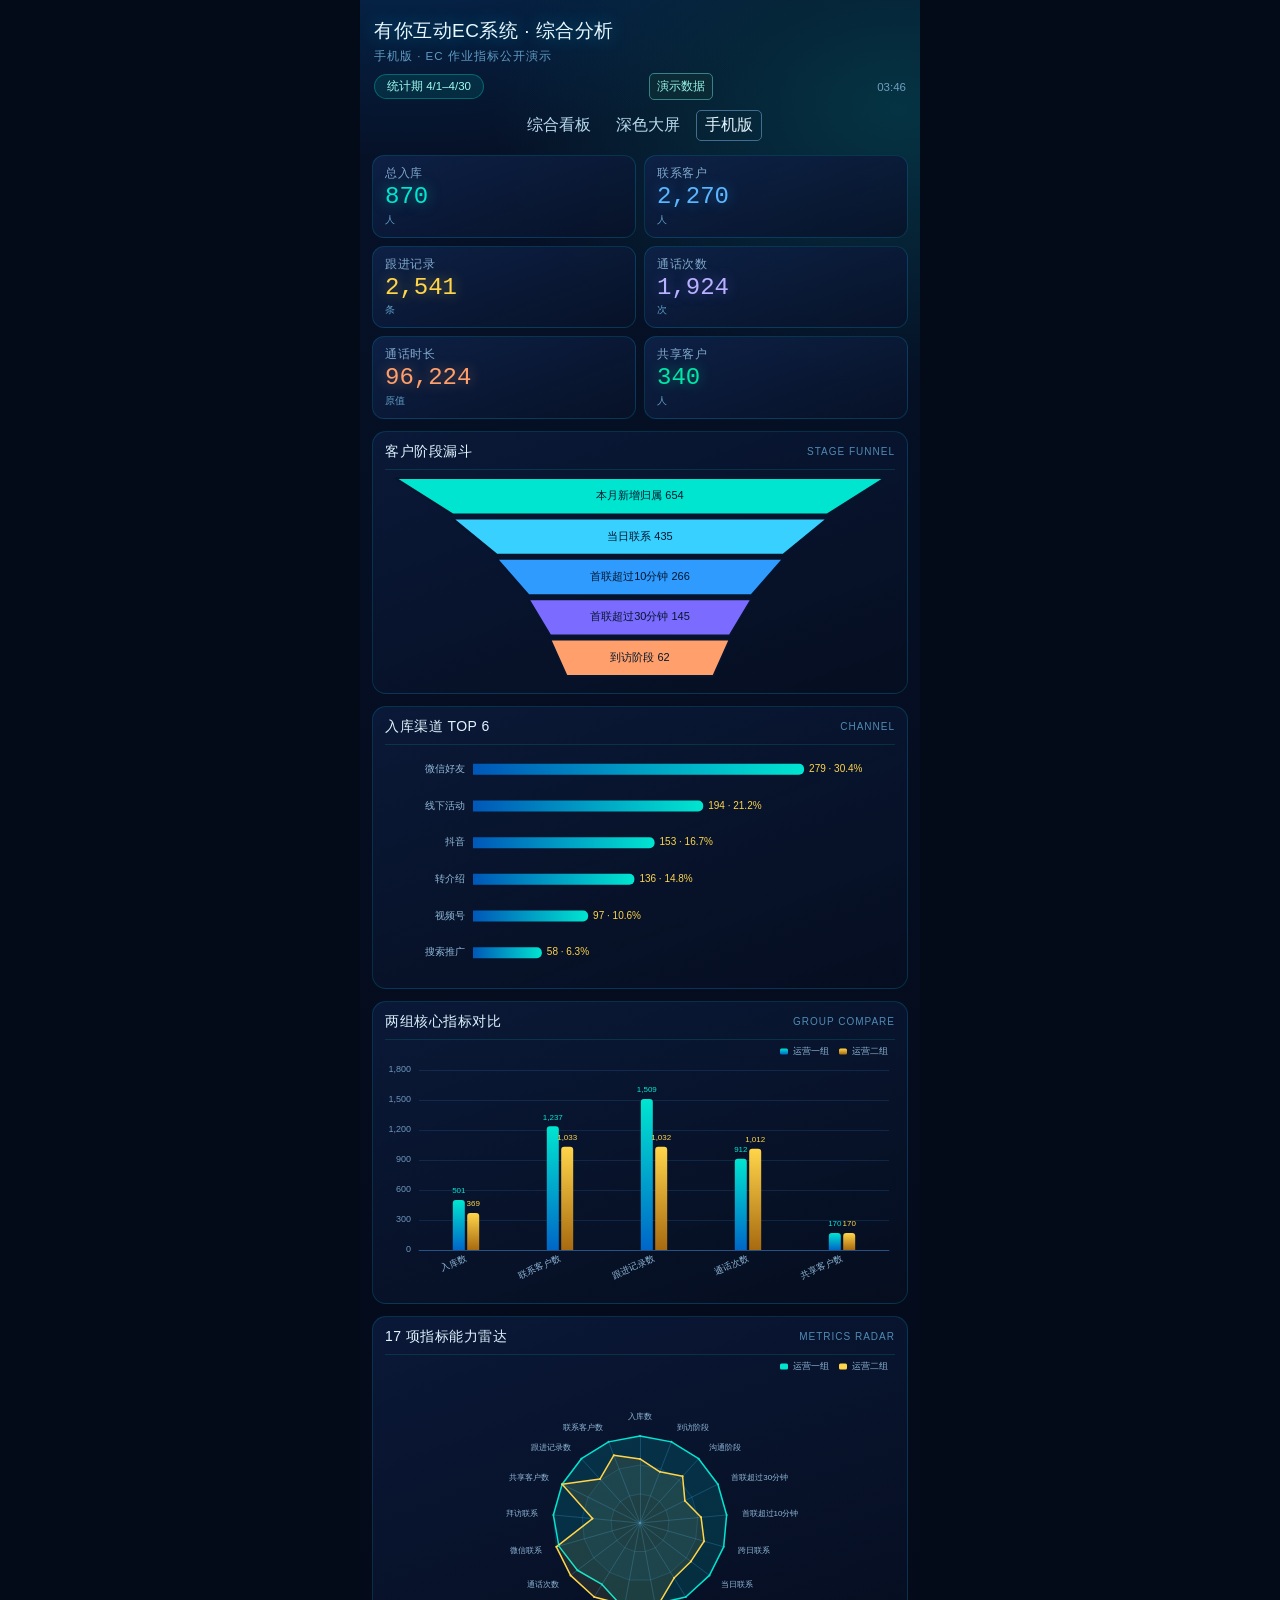
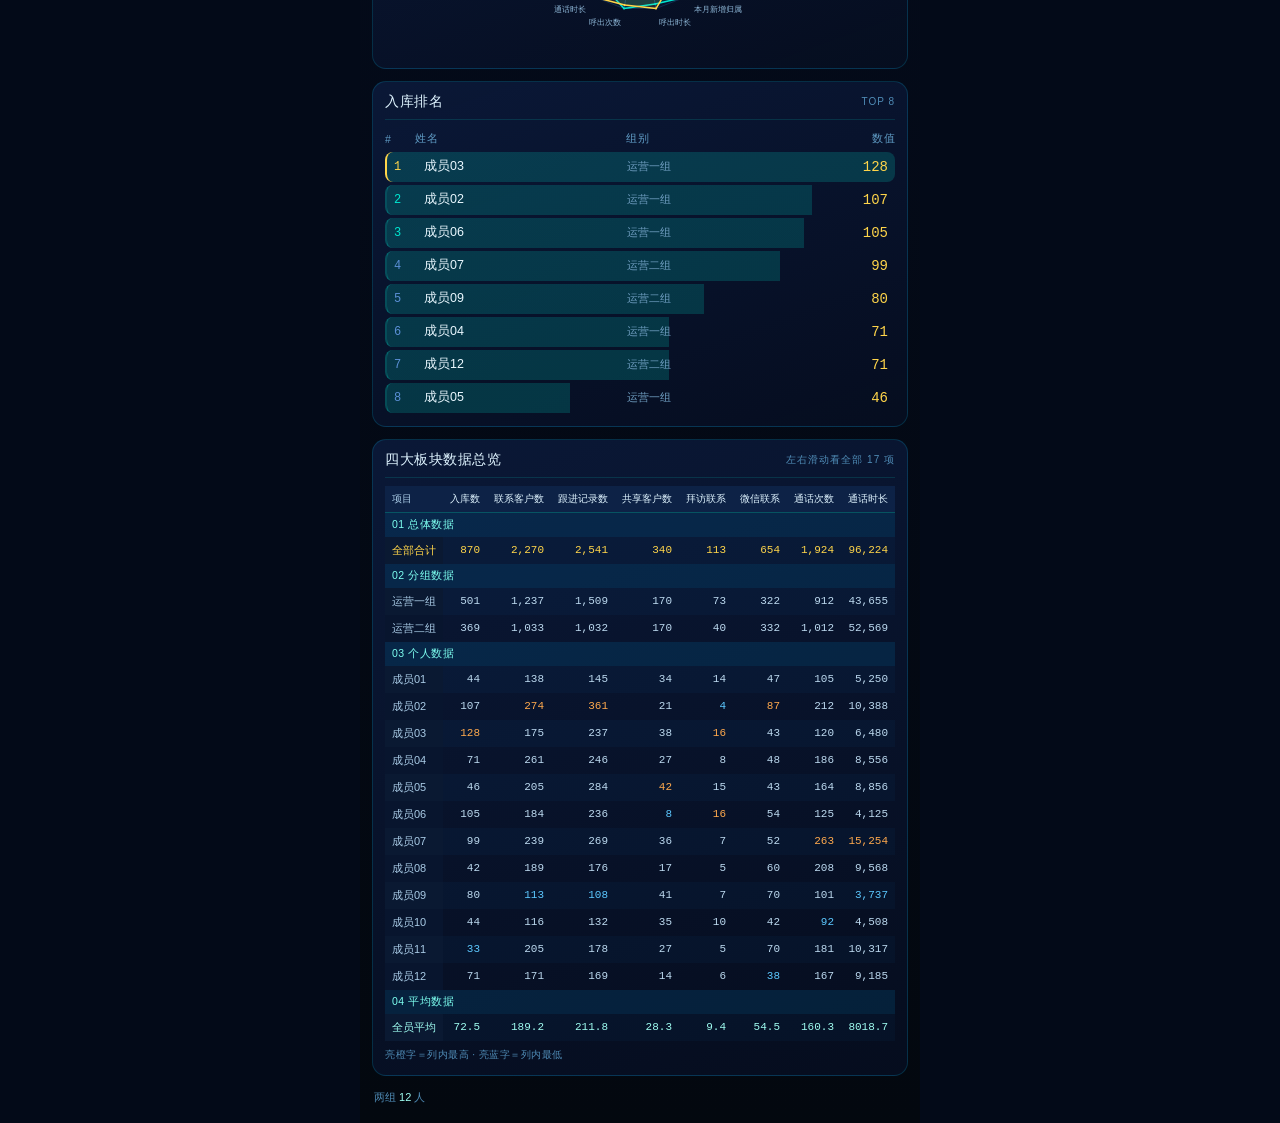
==== ec-kanban/ec-mobile/index.html @ 353528bb "Publish public EC dashboard demo" ====
<!DOCTYPE html>
<html lang="zh-CN">
<head>
  <meta charset="UTF-8">
  <meta name="viewport" content="width=device-width, initial-scale=1, viewport-fit=cover">
  <title>有你互动EC系统 · 综合分析看板（手机版）</title>
  <link rel="stylesheet" href="../static/ec_mobile.css">
  <link rel="stylesheet" href="../static/empty_state.css">
  <link rel="stylesheet" href="../static/preview.css">
</head>
<body>
<div class="empty-mask" id="emptyMask" hidden>
  <div class="empty-box">
    <b>暂无数据</b>
    <span>演示数据暂不可用</span>
  </div>
</div>
<div class="m-page">
  <header class="m-head">
    <h1>有你互动EC系统 · 综合分析</h1>
    <p>手机版 · EC 作业指标公开演示</p>
    <div class="m-meta">
      <span class="m-period" id="mPeriod">--</span>
      <span class="preview-badge">演示数据</span><span class="m-clock" id="mClock">--:--</span>
    </div>
    <nav class="preview-nav" aria-label="看板视图"><a href="../ec-board/">综合看板</a><a href="../ec-screen/">深色大屏</a><a href="../ec-mobile/" aria-current="page">手机版</a></nav>
  </header>

  <section class="m-kpi">
    <div class="m-kpi-item"><span>总入库</span><b data-kpi="instock">0</b><small>人</small></div>
    <div class="m-kpi-item"><span>联系客户</span><b data-kpi="contact">0</b><small>人</small></div>
    <div class="m-kpi-item"><span>跟进记录</span><b data-kpi="follow">0</b><small>条</small></div>
    <div class="m-kpi-item"><span>通话次数</span><b data-kpi="calls">0</b><small>次</small></div>
    <div class="m-kpi-item"><span>通话时长</span><b data-kpi="calltime">0</b><small>原值</small></div>
    <div class="m-kpi-item"><span>共享客户</span><b data-kpi="share">0</b><small>人</small></div>
  </section>

  <section class="m-card">
    <div class="m-card-head"><h2>客户阶段漏斗</h2><span>STAGE FUNNEL</span></div>
    <div class="m-chart" id="mFunnel"></div>
  </section>

  <section class="m-card">
    <div class="m-card-head"><h2>入库渠道 TOP 6</h2><span>CHANNEL</span></div>
    <div class="m-chart" id="mChannel"></div>
  </section>

  <section class="m-card">
    <div class="m-card-head"><h2>两组核心指标对比</h2><span>GROUP COMPARE</span></div>
    <div class="m-chart" id="mCompare"></div>
  </section>

  <section class="m-card">
    <div class="m-card-head"><h2>17 项指标能力雷达</h2><span>METRICS RADAR</span></div>
    <div class="m-chart" id="mRadar"></div>
  </section>

  <section class="m-card">
    <div class="m-card-head"><h2 id="mRankTitle">入库排名</h2><span>TOP 8</span></div>
    <div class="m-rank-head"><span>#</span><span>姓名</span><span>组别</span><span>数值</span></div>
    <div class="m-rank-list" id="mRankList"></div>
  </section>

  <section class="m-card">
    <div class="m-card-head"><h2>四大板块数据总览</h2><span id="mTableHint">左右滑动看全部 17 项</span></div>
    <div class="m-table-wrap"><table id="mTable"></table></div>
    <div class="m-legend">亮橙字＝列内最高 · 亮蓝字＝列内最低</div>
  </section>

  <footer class="m-foot">
    <span>两组 <b id="mPeople">0</b> 人</span>
  </footer>
</div>

<script src="../static/echarts.min.js"></script>
<script type="application/json" id="previewData">{"period":"4/1–4/30","groups":["运营一组","运营二组"],"people":{"运营一组":6,"运营二组":6},"members":[{"group":"运营一组","name":"成员01","score":26.4,"level":"low","values":{"入库数":44,"联系客户数":138,"跟进记录数":145,"共享客户数":34,"拜访联系":14,"微信联系":47,"通话次数":105,"通话时长":5250,"呼出次数":84,"呼出时长":3192,"本月新增归属":31,"当日联系":20,"跨日联系":11,"首联超过10分钟":15,"首联超过30分钟":8,"沟通阶段":14,"到访阶段":4}},{"group":"运营一组","name":"成员02","score":94.4,"level":"high","values":{"入库数":107,"联系客户数":274,"跟进记录数":361,"共享客户数":21,"拜访联系":4,"微信联系":87,"通话次数":212,"通话时长":10388,"呼出次数":148,"呼出时长":4884,"本月新增归属":71,"当日联系":46,"跨日联系":25,"首联超过10分钟":33,"首联超过30分钟":16,"沟通阶段":44,"到访阶段":7}},{"group":"运营一组","name":"成员03","score":58.3,"level":"mid","values":{"入库数":128,"联系客户数":175,"跟进记录数":237,"共享客户数":38,"拜访联系":16,"微信联系":43,"通话次数":120,"通话时长":6480,"呼出次数":104,"呼出时长":4264,"本月新增归属":98,"当日联系":69,"跨日联系":29,"首联超过10分钟":40,"首联超过30分钟":26,"沟通阶段":56,"到访阶段":8}},{"group":"运营一组","name":"成员04","score":73.6,"level":"mid","values":{"入库数":71,"联系客户数":261,"跟进记录数":246,"共享客户数":27,"拜访联系":8,"微信联系":48,"通话次数":186,"通话时长":8556,"呼出次数":158,"呼出时长":5056,"本月新增归属":56,"当日联系":37,"跨日联系":19,"首联超过10分钟":22,"首联超过30分钟":14,"沟通阶段":33,"到访阶段":7}},{"group":"运营一组","name":"成员05","score":54.2,"level":"mid","values":{"入库数":46,"联系客户数":205,"跟进记录数":284,"共享客户数":42,"拜访联系":15,"微信联系":43,"通话次数":164,"通话时长":8856,"呼出次数":148,"呼出时长":4736,"本月新增归属":39,"当日联系":28,"跨日联系":11,"首联超过10分钟":17,"首联超过30分钟":10,"沟通阶段":14,"到访阶段":4}},{"group":"运营一组","name":"成员06","score":58.3,"level":"mid","values":{"入库数":105,"联系客户数":184,"跟进记录数":236,"共享客户数":8,"拜访联系":16,"微信联系":54,"通话次数":125,"通话时长":4125,"呼出次数":83,"呼出时长":3403,"本月新增归属":80,"当日联系":51,"跨日联系":29,"首联超过10分钟":29,"首联超过30分钟":18,"沟通阶段":33,"到访阶段":8}},{"group":"运营二组","name":"成员07","score":86.1,"level":"high","values":{"入库数":99,"联系客户数":239,"跟进记录数":269,"共享客户数":36,"拜访联系":7,"微信联系":52,"通话次数":263,"通话时长":15254,"呼出次数":185,"呼出时长":7030,"本月新增归属":75,"当日联系":47,"跨日联系":28,"首联超过10分钟":30,"首联超过30分钟":14,"沟通阶段":37,"到访阶段":5}},{"group":"运营二组","name":"成员08","score":52.8,"level":"mid","values":{"入库数":42,"联系客户数":189,"跟进记录数":176,"共享客户数":17,"拜访联系":5,"微信联系":60,"通话次数":208,"通话时长":9568,"呼出次数":127,"呼出时长":3683,"本月新增归属":32,"当日联系":19,"跨日联系":13,"首联超过10分钟":10,"首联超过30分钟":5,"沟通阶段":14,"到访阶段":1}},{"group":"运营二组","name":"成员09","score":30.6,"level":"low","values":{"入库数":80,"联系客户数":113,"跟进记录数":108,"共享客户数":41,"拜访联系":7,"微信联系":70,"通话次数":101,"通话时长":3737,"呼出次数":60,"呼出时长":2700,"本月新增归属":50,"当日联系":36,"跨日联系":14,"首联超过10分钟":21,"首联超过30分钟":10,"沟通阶段":27,"到访阶段":6}},{"group":"运营二组","name":"成员10","score":18.1,"level":"base","values":{"入库数":44,"联系客户数":116,"跟进记录数":132,"共享客户数":35,"拜访联系":10,"微信联系":42,"通话次数":92,"通话时长":4508,"呼出次数":68,"呼出时长":2924,"本月新增归属":37,"当日联系":24,"跨日联系":13,"首联超过10分钟":13,"首联超过30分钟":7,"沟通阶段":20,"到访阶段":3}},{"group":"运营二组","name":"成员11","score":48.6,"level":"low","values":{"入库数":33,"联系客户数":205,"跟进记录数":178,"共享客户数":27,"拜访联系":5,"微信联系":70,"通话次数":181,"通话时长":10317,"呼出次数":144,"呼出时长":6048,"本月新增归属":23,"当日联系":17,"跨日联系":6,"首联超过10分钟":12,"首联超过30分钟":6,"沟通阶段":9,"到访阶段":3}},{"group":"运营二组","name":"成员12","score":48.6,"level":"low","values":{"入库数":71,"联系客户数":171,"跟进记录数":169,"共享客户数":14,"拜访联系":6,"微信联系":38,"通话次数":167,"通话时长":9185,"呼出次数":112,"呼出时长":4592,"本月新增归属":62,"当日联系":41,"跨日联系":21,"首联超过10分钟":24,"首联超过30分钟":11,"沟通阶段":34,"到访阶段":6}}],"metric_rows":[{"name":"入库数","g1_sum":501,"g1_avg":83.5,"g2_sum":369,"g2_avg":61.5,"total":870},{"name":"联系客户数","g1_sum":1237,"g1_avg":206.2,"g2_sum":1033,"g2_avg":172.2,"total":2270},{"name":"跟进记录数","g1_sum":1509,"g1_avg":251.5,"g2_sum":1032,"g2_avg":172.0,"total":2541},{"name":"共享客户数","g1_sum":170,"g1_avg":28.3,"g2_sum":170,"g2_avg":28.3,"total":340},{"name":"拜访联系","g1_sum":73,"g1_avg":12.2,"g2_sum":40,"g2_avg":6.7,"total":113},{"name":"微信联系","g1_sum":322,"g1_avg":53.7,"g2_sum":332,"g2_avg":55.3,"total":654},{"name":"通话次数","g1_sum":912,"g1_avg":152.0,"g2_sum":1012,"g2_avg":168.7,"total":1924},{"name":"通话时长","g1_sum":43655,"g1_avg":7275.8,"g2_sum":52569,"g2_avg":8761.5,"total":96224},{"name":"呼出次数","g1_sum":725,"g1_avg":120.8,"g2_sum":696,"g2_avg":116.0,"total":1421},{"name":"呼出时长","g1_sum":25535,"g1_avg":4255.8,"g2_sum":26977,"g2_avg":4496.2,"total":52512},{"name":"本月新增归属","g1_sum":375,"g1_avg":62.5,"g2_sum":279,"g2_avg":46.5,"total":654},{"name":"当日联系","g1_sum":251,"g1_avg":41.8,"g2_sum":184,"g2_avg":30.7,"total":435},{"name":"跨日联系","g1_sum":124,"g1_avg":20.7,"g2_sum":95,"g2_avg":15.8,"total":219},{"name":"首联超过10分钟","g1_sum":156,"g1_avg":26.0,"g2_sum":110,"g2_avg":18.3,"total":266},{"name":"首联超过30分钟","g1_sum":92,"g1_avg":15.3,"g2_sum":53,"g2_avg":8.8,"total":145},{"name":"沟通阶段","g1_sum":194,"g1_avg":32.3,"g2_sum":141,"g2_avg":23.5,"total":335},{"name":"到访阶段","g1_sum":38,"g1_avg":6.3,"g2_sum":24,"g2_avg":4.0,"total":62}],"compare":{"items":["入库数","联系客户数","跟进记录数","通话次数","共享客户数"],"series":[{"name":"运营一组","values":[501,1237,1509,912,170]},{"name":"运营二组","values":[369,1033,1032,1012,170]}]},"radar":{"indicators":[{"name":"入库数","max":501},{"name":"联系客户数","max":1237},{"name":"跟进记录数","max":1509},{"name":"共享客户数","max":170},{"name":"拜访联系","max":73},{"name":"微信联系","max":332},{"name":"通话次数","max":1012},{"name":"通话时长","max":52569},{"name":"呼出次数","max":725},{"name":"呼出时长","max":26977},{"name":"本月新增归属","max":375},{"name":"当日联系","max":251},{"name":"跨日联系","max":124},{"name":"首联超过10分钟","max":156},{"name":"首联超过30分钟","max":92},{"name":"沟通阶段","max":194},{"name":"到访阶段","max":38}],"series":[{"name":"运营一组","values":[501,1237,1509,170,73,322,912,43655,725,25535,375,251,124,156,92,194,38]},{"name":"运营二组","values":[369,1033,1032,170,40,332,1012,52569,696,26977,279,184,95,110,53,141,24]}]},"funnel":[{"name":"本月新增归属","value":654},{"name":"当日联系","value":435},{"name":"首联超过10分钟","value":266},{"name":"首联超过30分钟","value":145},{"name":"到访阶段","value":62}],"channels":[{"name":"微信好友","value":279,"ratio":30.4},{"name":"线下活动","value":194,"ratio":21.2},{"name":"抖音","value":153,"ratio":16.7},{"name":"转介绍","value":136,"ratio":14.8},{"name":"视频号","value":97,"ratio":10.6},{"name":"搜索推广","value":58,"ratio":6.3}],"activity_rank":[{"name":"成员07","group":"运营二组","instock":99,"contact":239,"calls":263,"share":36,"score":77.8},{"name":"成员02","group":"运营一组","instock":107,"contact":274,"calls":212,"share":21,"score":75.0},{"name":"成员03","group":"运营一组","instock":128,"contact":175,"calls":120,"share":38,"score":75.0},{"name":"成员05","group":"运营一组","instock":46,"contact":205,"calls":164,"share":42,"score":70.8},{"name":"成员04","group":"运营一组","instock":71,"contact":261,"calls":186,"share":27,"score":63.9},{"name":"成员09","group":"运营二组","instock":80,"contact":113,"calls":101,"share":41,"score":55.6},{"name":"成员06","group":"运营一组","instock":105,"contact":184,"calls":125,"share":8,"score":47.2},{"name":"成员11","group":"运营二组","instock":33,"contact":205,"calls":181,"share":27,"score":41.7},{"name":"成员01","group":"运营一组","instock":44,"contact":138,"calls":105,"share":34,"score":37.5},{"name":"成员10","group":"运营二组","instock":44,"contact":116,"calls":92,"share":35,"score":37.5},{"name":"成员12","group":"运营二组","instock":71,"contact":171,"calls":167,"share":14,"score":34.7},{"name":"成员08","group":"运营二组","instock":42,"contact":189,"calls":208,"share":17,"score":33.3}],"table":{"columns":["入库数","联系客户数","跟进记录数","共享客户数","拜访联系","微信联系","通话次数","通话时长","呼出次数","呼出时长","本月新增归属","当日联系","跨日联系","首联超过10分钟","首联超过30分钟","沟通阶段","到访阶段"],"count":12,"total":[870,2270,2541,340,113,654,1924,96224,1421,52512,654,435,219,266,145,335,62],"average":[72.5,189.2,211.8,28.3,9.4,54.5,160.3,8018.7,118.4,4376.0,54.5,36.2,18.2,22.2,12.1,27.9,5.2],"group_rows":[{"group":"运营一组","name":"6 人合计","values":[501,1237,1509,170,73,322,912,43655,725,25535,375,251,124,156,92,194,38],"marks":["max","max","max","max","max","min","min","min","max","min","max","max","max","max","max","max","max"]},{"group":"运营二组","name":"6 人合计","values":[369,1033,1032,170,40,332,1012,52569,696,26977,279,184,95,110,53,141,24],"marks":["min","min","min","max","min","max","max","max","min","max","min","min","min","min","min","min","min"]}],"persons":[{"group":"运营一组","name":"成员01","values":[44,138,145,34,14,47,105,5250,84,3192,31,20,11,15,8,14,4],"marks":["","","","","","","","","","","","","","","","",""]},{"group":"运营一组","name":"成员02","values":[107,274,361,21,4,87,212,10388,148,4884,71,46,25,33,16,44,7],"marks":["","max","max","","min","max","","","","","","","","","","",""]},{"group":"运营一组","name":"成员03","values":[128,175,237,38,16,43,120,6480,104,4264,98,69,29,40,26,56,8],"marks":["max","","","","max","","","","","","max","max","max","max","max","max","max"]},{"group":"运营一组","name":"成员04","values":[71,261,246,27,8,48,186,8556,158,5056,56,37,19,22,14,33,7],"marks":["","","","","","","","","","","","","","","","",""]},{"group":"运营一组","name":"成员05","values":[46,205,284,42,15,43,164,8856,148,4736,39,28,11,17,10,14,4],"marks":["","","","max","","","","","","","","","","","","",""]},{"group":"运营一组","name":"成员06","values":[105,184,236,8,16,54,125,4125,83,3403,80,51,29,29,18,33,8],"marks":["","","","min","max","","","","","","","","max","","","","max"]},{"group":"运营二组","name":"成员07","values":[99,239,269,36,7,52,263,15254,185,7030,75,47,28,30,14,37,5],"marks":["","","","","","","max","max","max","max","","","","","","",""]},{"group":"运营二组","name":"成员08","values":[42,189,176,17,5,60,208,9568,127,3683,32,19,13,10,5,14,1],"marks":["","","","","","","","","","","","","","min","min","","min"]},{"group":"运营二组","name":"成员09","values":[80,113,108,41,7,70,101,3737,60,2700,50,36,14,21,10,27,6],"marks":["","min","min","","","","","min","min","min","","","","","","",""]},{"group":"运营二组","name":"成员10","values":[44,116,132,35,10,42,92,4508,68,2924,37,24,13,13,7,20,3],"marks":["","","","","","","min","","","","","","","","","",""]},{"group":"运营二组","name":"成员11","values":[33,205,178,27,5,70,181,10317,144,6048,23,17,6,12,6,9,3],"marks":["min","","","","","","","","","","min","min","min","","","min",""]},{"group":"运营二组","name":"成员12","values":[71,171,169,14,6,38,167,9185,112,4592,62,41,21,24,11,34,6],"marks":["","","","","","min","","","","","","","","","","",""]}]}}</script>
<script src="../static/ec_mobile.js"></script>
</body>
</html>
---- ec-kanban/static/ec_mobile.css ----
/* 手机版：竖向长页面，宽度自适应，所有板块完整展示 */

* { margin: 0; padding: 0; box-sizing: border-box; }

body {
  background: #030a18;
  font-family: "PingFang SC", "Microsoft YaHei", Arial, sans-serif;
  -webkit-text-size-adjust: 100%;
}

.m-page {
  max-width: 560px;
  margin: 0 auto;
  padding: 14px 12px calc(18px + env(safe-area-inset-bottom));
  display: flex;
  flex-direction: column;
  gap: 12px;
  min-height: 100vh;
  background:
    radial-gradient(760px 520px at 8% -6%, rgba(0,120,220,.30), transparent 62%),
    radial-gradient(680px 460px at 96% 4%, rgba(0,229,208,.16), transparent 60%),
    linear-gradient(180deg, #061229 0%, #040b1c 46%, #03080f 100%);
}

/* 顶部标题 */
.m-head { padding: 4px 2px 2px; }
.m-head h1 { font-size: 19px; font-weight: 500; letter-spacing: .5px; color: #eaf8ff; text-shadow: 0 0 18px rgba(0,200,255,.45); }
.m-head p { margin-top: 5px; font-size: 11.5px; letter-spacing: 1px; color: #5f9bc4; }
.m-meta { display: flex; align-items: center; justify-content: space-between; margin-top: 9px; }
.m-period { padding: 4px 12px; border-radius: 14px; font-size: 11.5px; color: #9ffdf1; background: rgba(0,229,208,.10); border: 1px solid rgba(0,229,208,.32); }
.m-clock { font-size: 11.5px; color: #6f9dc0; font-variant-numeric: tabular-nums; }

/* 核心汇总：2 列 × 3 行 */
.m-kpi { display: grid; grid-template-columns: repeat(2, 1fr); gap: 8px; }
.m-kpi-item {
  padding: 10px 12px; border-radius: 12px;
  display: flex; flex-direction: column; gap: 2px;
  background: linear-gradient(160deg, rgba(14,34,72,.92), rgba(8,18,40,.86));
  border: 1px solid rgba(0,180,220,.20);
}
.m-kpi-item span { font-size: 11.5px; letter-spacing: .5px; color: #7fa8cc; }
.m-kpi-item b { font-family: "DIN Alternate", Consolas, monospace; font-size: 24px; font-weight: 500; line-height: 1.15; color: #00e5d0; font-variant-numeric: tabular-nums; text-shadow: 0 0 14px rgba(0,229,208,.5); }
.m-kpi-item small { font-size: 10px; color: #5f9bc4; }
.m-kpi-item:nth-child(2) b { color: #59b6ff; text-shadow: 0 0 14px rgba(47,155,255,.45); }
.m-kpi-item:nth-child(3) b { color: #ffd54a; text-shadow: 0 0 14px rgba(255,213,74,.45); }
.m-kpi-item:nth-child(4) b { color: #b9b0ff; text-shadow: 0 0 14px rgba(123,107,255,.45); }
.m-kpi-item:nth-child(5) b { color: #ff9f6b; text-shadow: 0 0 14px rgba(255,159,107,.45); }
.m-kpi-item:nth-child(6) b { color: #00e5a8; text-shadow: 0 0 14px rgba(0,229,168,.45); }

/* 卡片 */
.m-card {
  padding: 11px 12px 13px; border-radius: 14px;
  background: linear-gradient(160deg, rgba(11,26,58,.92), rgba(6,14,32,.9));
  border: 1px solid rgba(0,180,220,.20);
}
.m-card-head { display: flex; align-items: center; justify-content: space-between; padding-bottom: 8px; border-bottom: 1px solid rgba(0,229,208,.14); }
.m-card-head h2 { font-size: 14px; font-weight: 500; letter-spacing: .5px; color: #dff4ff; }
.m-card-head span { font-size: 10px; letter-spacing: 1px; color: #4f8bb5; }

.m-chart { width: 100%; }
#mFunnel { height: 210px; }
#mChannel { height: 230px; }
#mCompare { height: 250px; }
#mRadar { height: 300px; }

/* 排名 */
.m-rank-head, .m-rank-row { display: grid; grid-template-columns: 30px 1fr 1fr 58px; align-items: center; }
.m-rank-head { height: 26px; margin-top: 6px; font-size: 10.5px; color: #5f9bc4; letter-spacing: .5px; }
.m-rank-head span:last-child, .m-rank-row span:last-child { text-align: right; }
.m-rank-list { display: flex; flex-direction: column; gap: 3px; transition: opacity .22s ease; }
.m-rank-row {
  height: 30px; padding: 0 7px; border-radius: 8px;
  font-size: 12.5px; color: #bcd9ef;
  background-image: linear-gradient(90deg, rgba(0,229,208,.18) var(--w, 0%), rgba(0,229,208,0) var(--w, 0%));
  border-left: 2px solid rgba(0,229,208,.28);
}
.m-rank-row .rk-no { font-family: "DIN Alternate", Consolas, monospace; font-size: 12px; color: #5b8fd6; }
.m-rank-row .rk-name { color: #eaf8ff; white-space: nowrap; overflow: hidden; text-overflow: ellipsis; }
.m-rank-row .rk-group { font-size: 11px; color: #6f9dc0; white-space: nowrap; overflow: hidden; text-overflow: ellipsis; }
.m-rank-row .rk-val { font-family: "DIN Alternate", Consolas, monospace; font-size: 14px; color: #ffd54a; }
.m-rank-row:nth-child(1) { border-left-color: #ffd54a; }
.m-rank-row:nth-child(1) .rk-no { color: #ffd54a; }
.m-rank-row:nth-child(2) .rk-no, .m-rank-row:nth-child(3) .rk-no { color: #00e5d0; }

/* 四大板块表格：横向可滑，首列吸附 */
.m-table-wrap { overflow-x: auto; -webkit-overflow-scrolling: touch; margin-top: 8px; }
#mTable { border-collapse: collapse; font-size: 11px; font-variant-numeric: tabular-nums; }
#mTable th, #mTable td { height: 27px; padding: 0 7px; text-align: right; white-space: nowrap; }
#mTable thead th { position: sticky; top: 0; font-size: 10px; font-weight: 500; color: #dff4ff; background: #0d2246; border-bottom: 1px solid rgba(0,229,208,.30); }
#mTable th:first-child, #mTable td:first-child {
  position: sticky; left: 0; z-index: 2; text-align: left;
  background: #08152e; color: #a9cbe6; font-family: inherit;
}
#mTable thead th:first-child { z-index: 3; background: #0d2246; }
#mTable tbody tr:nth-child(even) td { background: rgba(0,120,200,.05); }
#mTable tbody tr:nth-child(even) td:first-child { background: #0a1932; }
#mTable td { color: #bcd9ef; font-family: "DIN Alternate", Consolas, monospace; }
#mTable tr.m-section td { height: 24px; font-size: 10.5px; letter-spacing: .5px; color: #7dfff0; background: rgba(0,150,220,.14) !important; font-family: inherit; }
#mTable tr.m-total td { color: #ffd54a; }
#mTable tr.m-avg td { color: #9ffdf1; }
#mTable td.cell-max { color: #ffa94d; }
#mTable td.cell-min { color: #5cc8ff; }

.m-legend { margin-top: 7px; font-size: 10px; color: #4f8bb5; letter-spacing: .5px; }

.m-foot { display: flex; align-items: center; justify-content: space-between; padding: 2px 2px 0; font-size: 11px; color: #4f8bb5; }
.m-foot b { color: #9ffdf1; font-weight: 500; }
---- ec-kanban/static/empty_state.css ----
/* 数据文件被删除时，看板显示的空状态 */

.empty-mask {
  position: fixed;
  inset: 0;
  z-index: 20;
  display: flex;
  align-items: center;
  justify-content: center;
  background: rgba(3, 9, 22, .92);
}

.empty-mask[hidden] { display: none; }

.empty-box {
  padding: 34px 40px;
  border-radius: 16px;
  text-align: center;
  background: linear-gradient(160deg, rgba(14, 34, 72, .94), rgba(8, 18, 40, .92));
  border: 1px solid rgba(0, 180, 220, .22);
}

.empty-box b { display: block; font-size: 22px; font-weight: 500; letter-spacing: 2px; color: #dff4ff; }
.empty-box span { display: block; margin-top: 12px; font-size: 13px; color: #5f9bc4; }
.empty-box a {
  display: inline-block;
  margin-top: 18px;
  padding: 8px 22px;
  border-radius: 18px;
  font-size: 13px;
  text-decoration: none;
  color: #9ffdf1;
  background: rgba(0, 229, 208, .10);
  border: 1px solid rgba(0, 229, 208, .34);
}
.empty-box a:hover { background: rgba(0, 229, 208, .18); }
---- ec-kanban/static/preview.css ----
.preview-nav { display: flex; gap: 7px; align-items: center; white-space: nowrap; }
.preview-nav a { color: #b9daed; text-decoration: none; padding: 4px 8px; border-radius: 5px; border: 1px solid transparent; }
.preview-nav a:hover, .preview-nav a[aria-current="page"] { border-color: #426d91; color: #e4f5ff; }
.preview-badge { background: #0a2b36; color: #98f4e6; border: 1px solid #398284; border-radius: 5px; font-size: 12px; padding: 4px 7px; white-space: nowrap; }
html.light .preview-nav a { color: #24548a; }
html.light .preview-badge { color: #145a69; background: #e4f8f9; border-color: #7bbece; }
.m-head .preview-nav { justify-content: center; margin-top: 10px; }
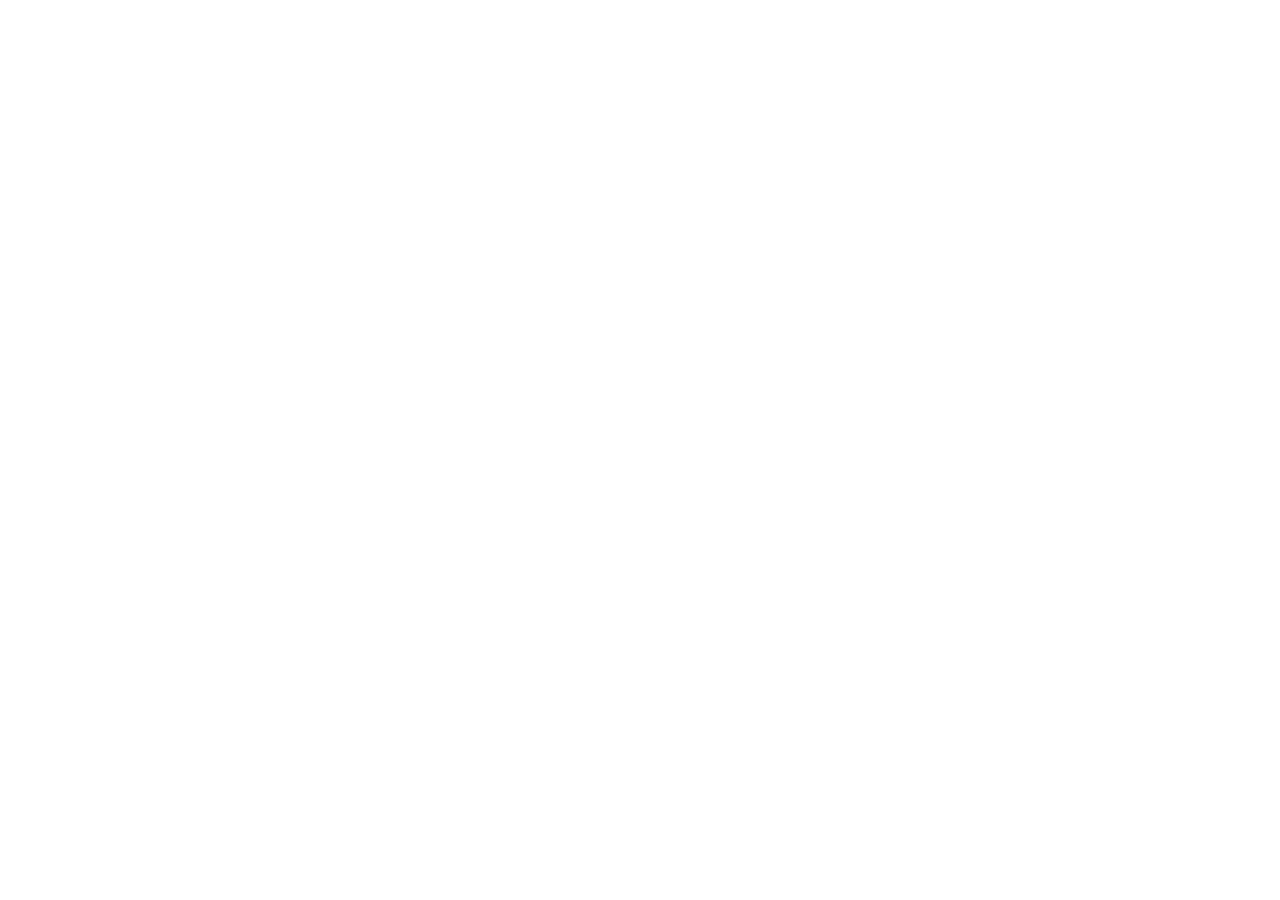
==== commit b8421d7c: "Connect mobile share link to EC analysis dashboard" ====
--- a/ec-kanban/ec-mobile/index.html
+++ b/ec-kanban/ec-mobile/index.html
@@ -1,79 +1,34 @@
-<!DOCTYPE html>
+<!doctype html>
 <html lang="zh-CN">
 <head>
-  <meta charset="UTF-8">
-  <meta name="viewport" content="width=device-width, initial-scale=1, viewport-fit=cover">
-  <title>有你互动EC系统 · 综合分析看板（手机版）</title>
-  <link rel="stylesheet" href="../static/ec_mobile.css">
-  <link rel="stylesheet" href="../static/empty_state.css">
-  <link rel="stylesheet" href="../static/preview.css">
+  <meta charset="utf-8">
+  <meta name="viewport" content="width=device-width, initial-scale=1">
+  <title>有你互动 EC 综合看板</title>
+  <style>
+    :root { color-scheme: dark; }
+    body { box-sizing: border-box; min-height: 100vh; margin: 0; display: grid; place-items: center; padding: 24px; background: #061321; color: #e6f4fc; font: 16px/1.5 Inter, "PingFang SC", "Microsoft YaHei", sans-serif; }
+    main { width: min(100%, 440px); padding: 28px; box-sizing: border-box; background: #0b2135; border: 1px solid #2c5a72; border-radius: 12px; }
+    h1 { margin: 0 0 8px; font-size: 24px; }
+    p { margin: 0 0 20px; color: #b6d4e5; }
+    nav { display: flex; flex-wrap: wrap; gap: 10px; }
+    a { padding: 8px 13px; border: 1px solid #399bae; border-radius: 6px; color: #d1f9ff; text-decoration: none; }
+    a:first-child { background: #0d6577; color: #fff; }
+    a:hover, a:focus-visible { outline: 2px solid #99f1ff; outline-offset: 3px; }
+  </style>
 </head>
 <body>
-<div class="empty-mask" id="emptyMask" hidden>
-  <div class="empty-box">
-    <b>暂无数据</b>
-    <span>演示数据暂不可用</span>
-  </div>
-</div>
-<div class="m-page">
-  <header class="m-head">
-    <h1>有你互动EC系统 · 综合分析</h1>
-    <p>手机版 · EC 作业指标公开演示</p>
-    <div class="m-meta">
-      <span class="m-period" id="mPeriod">--</span>
-      <span class="preview-badge">演示数据</span><span class="m-clock" id="mClock">--:--</span>
-    </div>
-    <nav class="preview-nav" aria-label="看板视图"><a href="../ec-board/">综合看板</a><a href="../ec-screen/">深色大屏</a><a href="../ec-mobile/" aria-current="page">手机版</a></nav>
-  </header>
-
-  <section class="m-kpi">
-    <div class="m-kpi-item"><span>总入库</span><b data-kpi="instock">0</b><small>人</small></div>
-    <div class="m-kpi-item"><span>联系客户</span><b data-kpi="contact">0</b><small>人</small></div>
-    <div class="m-kpi-item"><span>跟进记录</span><b data-kpi="follow">0</b><small>条</small></div>
-    <div class="m-kpi-item"><span>通话次数</span><b data-kpi="calls">0</b><small>次</small></div>
-    <div class="m-kpi-item"><span>通话时长</span><b data-kpi="calltime">0</b><small>原值</small></div>
-    <div class="m-kpi-item"><span>共享客户</span><b data-kpi="share">0</b><small>人</small></div>
-  </section>
-
-  <section class="m-card">
-    <div class="m-card-head"><h2>客户阶段漏斗</h2><span>STAGE FUNNEL</span></div>
-    <div class="m-chart" id="mFunnel"></div>
-  </section>
-
-  <section class="m-card">
-    <div class="m-card-head"><h2>入库渠道 TOP 6</h2><span>CHANNEL</span></div>
-    <div class="m-chart" id="mChannel"></div>
-  </section>
-
-  <section class="m-card">
-    <div class="m-card-head"><h2>两组核心指标对比</h2><span>GROUP COMPARE</span></div>
-    <div class="m-chart" id="mCompare"></div>
-  </section>
-
-  <section class="m-card">
-    <div class="m-card-head"><h2>17 项指标能力雷达</h2><span>METRICS RADAR</span></div>
-    <div class="m-chart" id="mRadar"></div>
-  </section>
-
-  <section class="m-card">
-    <div class="m-card-head"><h2 id="mRankTitle">入库排名</h2><span>TOP 8</span></div>
-    <div class="m-rank-head"><span>#</span><span>姓名</span><span>组别</span><span>数值</span></div>
-    <div class="m-rank-list" id="mRankList"></div>
-  </section>
-
-  <section class="m-card">
-    <div class="m-card-head"><h2>四大板块数据总览</h2><span id="mTableHint">左右滑动看全部 17 项</span></div>
-    <div class="m-table-wrap"><table id="mTable"></table></div>
-    <div class="m-legend">亮橙字＝列内最高 · 亮蓝字＝列内最低</div>
-  </section>
-
-  <footer class="m-foot">
-    <span>两组 <b id="mPeople">0</b> 人</span>
-  </footer>
-</div>
-
-<script src="../static/echarts.min.js"></script>
-<script type="application/json" id="previewData">{"period":"4/1–4/30","groups":["运营一组","运营二组"],"people":{"运营一组":6,"运营二组":6},"members":[{"group":"运营一组","name":"成员01","score":26.4,"level":"low","values":{"入库数":44,"联系客户数":138,"跟进记录数":145,"共享客户数":34,"拜访联系":14,"微信联系":47,"通话次数":105,"通话时长":5250,"呼出次数":84,"呼出时长":3192,"本月新增归属":31,"当日联系":20,"跨日联系":11,"首联超过10分钟":15,"首联超过30分钟":8,"沟通阶段":14,"到访阶段":4}},{"group":"运营一组","name":"成员02","score":94.4,"level":"high","values":{"入库数":107,"联系客户数":274,"跟进记录数":361,"共享客户数":21,"拜访联系":4,"微信联系":87,"通话次数":212,"通话时长":10388,"呼出次数":148,"呼出时长":4884,"本月新增归属":71,"当日联系":46,"跨日联系":25,"首联超过10分钟":33,"首联超过30分钟":16,"沟通阶段":44,"到访阶段":7}},{"group":"运营一组","name":"成员03","score":58.3,"level":"mid","values":{"入库数":128,"联系客户数":175,"跟进记录数":237,"共享客户数":38,"拜访联系":16,"微信联系":43,"通话次数":120,"通话时长":6480,"呼出次数":104,"呼出时长":4264,"本月新增归属":98,"当日联系":69,"跨日联系":29,"首联超过10分钟":40,"首联超过30分钟":26,"沟通阶段":56,"到访阶段":8}},{"group":"运营一组","name":"成员04","score":73.6,"level":"mid","values":{"入库数":71,"联系客户数":261,"跟进记录数":246,"共享客户数":27,"拜访联系":8,"微信联系":48,"通话次数":186,"通话时长":8556,"呼出次数":158,"呼出时长":5056,"本月新增归属":56,"当日联系":37,"跨日联系":19,"首联超过10分钟":22,"首联超过30分钟":14,"沟通阶段":33,"到访阶段":7}},{"group":"运营一组","name":"成员05","score":54.2,"level":"mid","values":{"入库数":46,"联系客户数":205,"跟进记录数":284,"共享客户数":42,"拜访联系":15,"微信联系":43,"通话次数":164,"通话时长":8856,"呼出次数":148,"呼出时长":4736,"本月新增归属":39,"当日联系":28,"跨日联系":11,"首联超过10分钟":17,"首联超过30分钟":10,"沟通阶段":14,"到访阶段":4}},{"group":"运营一组","name":"成员06","score":58.3,"level":"mid","values":{"入库数":105,"联系客户数":184,"跟进记录数":236,"共享客户数":8,"拜访联系":16,"微信联系":54,"通话次数":125,"通话时长":4125,"呼出次数":83,"呼出时长":3403,"本月新增归属":80,"当日联系":51,"跨日联系":29,"首联超过10分钟":29,"首联超过30分钟":18,"沟通阶段":33,"到访阶段":8}},{"group":"运营二组","name":"成员07","score":86.1,"level":"high","values":{"入库数":99,"联系客户数":239,"跟进记录数":269,"共享客户数":36,"拜访联系":7,"微信联系":52,"通话次数":263,"通话时长":15254,"呼出次数":185,"呼出时长":7030,"本月新增归属":75,"当日联系":47,"跨日联系":28,"首联超过10分钟":30,"首联超过30分钟":14,"沟通阶段":37,"到访阶段":5}},{"group":"运营二组","name":"成员08","score":52.8,"level":"mid","values":{"入库数":42,"联系客户数":189,"跟进记录数":176,"共享客户数":17,"拜访联系":5,"微信联系":60,"通话次数":208,"通话时长":9568,"呼出次数":127,"呼出时长":3683,"本月新增归属":32,"当日联系":19,"跨日联系":13,"首联超过10分钟":10,"首联超过30分钟":5,"沟通阶段":14,"到访阶段":1}},{"group":"运营二组","name":"成员09","score":30.6,"level":"low","values":{"入库数":80,"联系客户数":113,"跟进记录数":108,"共享客户数":41,"拜访联系":7,"微信联系":70,"通话次数":101,"通话时长":3737,"呼出次数":60,"呼出时长":2700,"本月新增归属":50,"当日联系":36,"跨日联系":14,"首联超过10分钟":21,"首联超过30分钟":10,"沟通阶段":27,"到访阶段":6}},{"group":"运营二组","name":"成员10","score":18.1,"level":"base","values":{"入库数":44,"联系客户数":116,"跟进记录数":132,"共享客户数":35,"拜访联系":10,"微信联系":42,"通话次数":92,"通话时长":4508,"呼出次数":68,"呼出时长":2924,"本月新增归属":37,"当日联系":24,"跨日联系":13,"首联超过10分钟":13,"首联超过30分钟":7,"沟通阶段":20,"到访阶段":3}},{"group":"运营二组","name":"成员11","score":48.6,"level":"low","values":{"入库数":33,"联系客户数":205,"跟进记录数":178,"共享客户数":27,"拜访联系":5,"微信联系":70,"通话次数":181,"通话时长":10317,"呼出次数":144,"呼出时长":6048,"本月新增归属":23,"当日联系":17,"跨日联系":6,"首联超过10分钟":12,"首联超过30分钟":6,"沟通阶段":9,"到访阶段":3}},{"group":"运营二组","name":"成员12","score":48.6,"level":"low","values":{"入库数":71,"联系客户数":171,"跟进记录数":169,"共享客户数":14,"拜访联系":6,"微信联系":38,"通话次数":167,"通话时长":9185,"呼出次数":112,"呼出时长":4592,"本月新增归属":62,"当日联系":41,"跨日联系":21,"首联超过10分钟":24,"首联超过30分钟":11,"沟通阶段":34,"到访阶段":6}}],"metric_rows":[{"name":"入库数","g1_sum":501,"g1_avg":83.5,"g2_sum":369,"g2_avg":61.5,"total":870},{"name":"联系客户数","g1_sum":1237,"g1_avg":206.2,"g2_sum":1033,"g2_avg":172.2,"total":2270},{"name":"跟进记录数","g1_sum":1509,"g1_avg":251.5,"g2_sum":1032,"g2_avg":172.0,"total":2541},{"name":"共享客户数","g1_sum":170,"g1_avg":28.3,"g2_sum":170,"g2_avg":28.3,"total":340},{"name":"拜访联系","g1_sum":73,"g1_avg":12.2,"g2_sum":40,"g2_avg":6.7,"total":113},{"name":"微信联系","g1_sum":322,"g1_avg":53.7,"g2_sum":332,"g2_avg":55.3,"total":654},{"name":"通话次数","g1_sum":912,"g1_avg":152.0,"g2_sum":1012,"g2_avg":168.7,"total":1924},{"name":"通话时长","g1_sum":43655,"g1_avg":7275.8,"g2_sum":52569,"g2_avg":8761.5,"total":96224},{"name":"呼出次数","g1_sum":725,"g1_avg":120.8,"g2_sum":696,"g2_avg":116.0,"total":1421},{"name":"呼出时长","g1_sum":25535,"g1_avg":4255.8,"g2_sum":26977,"g2_avg":4496.2,"total":52512},{"name":"本月新增归属","g1_sum":375,"g1_avg":62.5,"g2_sum":279,"g2_avg":46.5,"total":654},{"name":"当日联系","g1_sum":251,"g1_avg":41.8,"g2_sum":184,"g2_avg":30.7,"total":435},{"name":"跨日联系","g1_sum":124,"g1_avg":20.7,"g2_sum":95,"g2_avg":15.8,"total":219},{"name":"首联超过10分钟","g1_sum":156,"g1_avg":26.0,"g2_sum":110,"g2_avg":18.3,"total":266},{"name":"首联超过30分钟","g1_sum":92,"g1_avg":15.3,"g2_sum":53,"g2_avg":8.8,"total":145},{"name":"沟通阶段","g1_sum":194,"g1_avg":32.3,"g2_sum":141,"g2_avg":23.5,"total":335},{"name":"到访阶段","g1_sum":38,"g1_avg":6.3,"g2_sum":24,"g2_avg":4.0,"total":62}],"compare":{"items":["入库数","联系客户数","跟进记录数","通话次数","共享客户数"],"series":[{"name":"运营一组","values":[501,1237,1509,912,170]},{"name":"运营二组","values":[369,1033,1032,1012,170]}]},"radar":{"indicators":[{"name":"入库数","max":501},{"name":"联系客户数","max":1237},{"name":"跟进记录数","max":1509},{"name":"共享客户数","max":170},{"name":"拜访联系","max":73},{"name":"微信联系","max":332},{"name":"通话次数","max":1012},{"name":"通话时长","max":52569},{"name":"呼出次数","max":725},{"name":"呼出时长","max":26977},{"name":"本月新增归属","max":375},{"name":"当日联系","max":251},{"name":"跨日联系","max":124},{"name":"首联超过10分钟","max":156},{"name":"首联超过30分钟","max":92},{"name":"沟通阶段","max":194},{"name":"到访阶段","max":38}],"series":[{"name":"运营一组","values":[501,1237,1509,170,73,322,912,43655,725,25535,375,251,124,156,92,194,38]},{"name":"运营二组","values":[369,1033,1032,170,40,332,1012,52569,696,26977,279,184,95,110,53,141,24]}]},"funnel":[{"name":"本月新增归属","value":654},{"name":"当日联系","value":435},{"name":"首联超过10分钟","value":266},{"name":"首联超过30分钟","value":145},{"name":"到访阶段","value":62}],"channels":[{"name":"微信好友","value":279,"ratio":30.4},{"name":"线下活动","value":194,"ratio":21.2},{"name":"抖音","value":153,"ratio":16.7},{"name":"转介绍","value":136,"ratio":14.8},{"name":"视频号","value":97,"ratio":10.6},{"name":"搜索推广","value":58,"ratio":6.3}],"activity_rank":[{"name":"成员07","group":"运营二组","instock":99,"contact":239,"calls":263,"share":36,"score":77.8},{"name":"成员02","group":"运营一组","instock":107,"contact":274,"calls":212,"share":21,"score":75.0},{"name":"成员03","group":"运营一组","instock":128,"contact":175,"calls":120,"share":38,"score":75.0},{"name":"成员05","group":"运营一组","instock":46,"contact":205,"calls":164,"share":42,"score":70.8},{"name":"成员04","group":"运营一组","instock":71,"contact":261,"calls":186,"share":27,"score":63.9},{"name":"成员09","group":"运营二组","instock":80,"contact":113,"calls":101,"share":41,"score":55.6},{"name":"成员06","group":"运营一组","instock":105,"contact":184,"calls":125,"share":8,"score":47.2},{"name":"成员11","group":"运营二组","instock":33,"contact":205,"calls":181,"share":27,"score":41.7},{"name":"成员01","group":"运营一组","instock":44,"contact":138,"calls":105,"share":34,"score":37.5},{"name":"成员10","group":"运营二组","instock":44,"contact":116,"calls":92,"share":35,"score":37.5},{"name":"成员12","group":"运营二组","instock":71,"contact":171,"calls":167,"share":14,"score":34.7},{"name":"成员08","group":"运营二组","instock":42,"contact":189,"calls":208,"share":17,"score":33.3}],"table":{"columns":["入库数","联系客户数","跟进记录数","共享客户数","拜访联系","微信联系","通话次数","通话时长","呼出次数","呼出时长","本月新增归属","当日联系","跨日联系","首联超过10分钟","首联超过30分钟","沟通阶段","到访阶段"],"count":12,"total":[870,2270,2541,340,113,654,1924,96224,1421,52512,654,435,219,266,145,335,62],"average":[72.5,189.2,211.8,28.3,9.4,54.5,160.3,8018.7,118.4,4376.0,54.5,36.2,18.2,22.2,12.1,27.9,5.2],"group_rows":[{"group":"运营一组","name":"6 人合计","values":[501,1237,1509,170,73,322,912,43655,725,25535,375,251,124,156,92,194,38],"marks":["max","max","max","max","max","min","min","min","max","min","max","max","max","max","max","max","max"]},{"group":"运营二组","name":"6 人合计","values":[369,1033,1032,170,40,332,1012,52569,696,26977,279,184,95,110,53,141,24],"marks":["min","min","min","max","min","max","max","max","min","max","min","min","min","min","min","min","min"]}],"persons":[{"group":"运营一组","name":"成员01","values":[44,138,145,34,14,47,105,5250,84,3192,31,20,11,15,8,14,4],"marks":["","","","","","","","","","","","","","","","",""]},{"group":"运营一组","name":"成员02","values":[107,274,361,21,4,87,212,10388,148,4884,71,46,25,33,16,44,7],"marks":["","max","max","","min","max","","","","","","","","","","",""]},{"group":"运营一组","name":"成员03","values":[128,175,237,38,16,43,120,6480,104,4264,98,69,29,40,26,56,8],"marks":["max","","","","max","","","","","","max","max","max","max","max","max","max"]},{"group":"运营一组","name":"成员04","values":[71,261,246,27,8,48,186,8556,158,5056,56,37,19,22,14,33,7],"marks":["","","","","","","","","","","","","","","","",""]},{"group":"运营一组","name":"成员05","values":[46,205,284,42,15,43,164,8856,148,4736,39,28,11,17,10,14,4],"marks":["","","","max","","","","","","","","","","","","",""]},{"group":"运营一组","name":"成员06","values":[105,184,236,8,16,54,125,4125,83,3403,80,51,29,29,18,33,8],"marks":["","","","min","max","","","","","","","","max","","","","max"]},{"group":"运营二组","name":"成员07","values":[99,239,269,36,7,52,263,15254,185,7030,75,47,28,30,14,37,5],"marks":["","","","","","","max","max","max","max","","","","","","",""]},{"group":"运营二组","name":"成员08","values":[42,189,176,17,5,60,208,9568,127,3683,32,19,13,10,5,14,1],"marks":["","","","","","","","","","","","","","min","min","","min"]},{"group":"运营二组","name":"成员09","values":[80,113,108,41,7,70,101,3737,60,2700,50,36,14,21,10,27,6],"marks":["","min","min","","","","","min","min","min","","","","","","",""]},{"group":"运营二组","name":"成员10","values":[44,116,132,35,10,42,92,4508,68,2924,37,24,13,13,7,20,3],"marks":["","","","","","","min","","","","","","","","","",""]},{"group":"运营二组","name":"成员11","values":[33,205,178,27,5,70,181,10317,144,6048,23,17,6,12,6,9,3],"marks":["min","","","","","","","","","","min","min","min","","","min",""]},{"group":"运营二组","name":"成员12","values":[71,171,169,14,6,38,167,9185,112,4592,62,41,21,24,11,34,6],"marks":["","","","","","min","","","","","","","","","","",""]}]}}</script>
-<script src="../static/ec_mobile.js"></script>
+  <main>
+    <h1>有你互动 EC 系统</h1>
+    <p id="entry-status">登录后查看真实 EC 数据。</p>
+    <nav aria-label="EC 入口">
+      <a id="ec-board" href="../ec-board/">EC 登录</a>
+      <a id="ec-admin" href="../ec-board/?entry=admin">EC 管理后台</a>
+    </nav>
+  </main>
+  <script>
+    const admin = new URLSearchParams(location.search).get('entry') === 'admin';
+    document.getElementById('entry-status').textContent = admin ? '正在打开 EC 管理后台…' : '正在打开 EC 综合看板…';
+    location.replace(document.getElementById(admin ? 'ec-admin' : 'ec-board').href);
+  </script>
 </body>
 </html>
